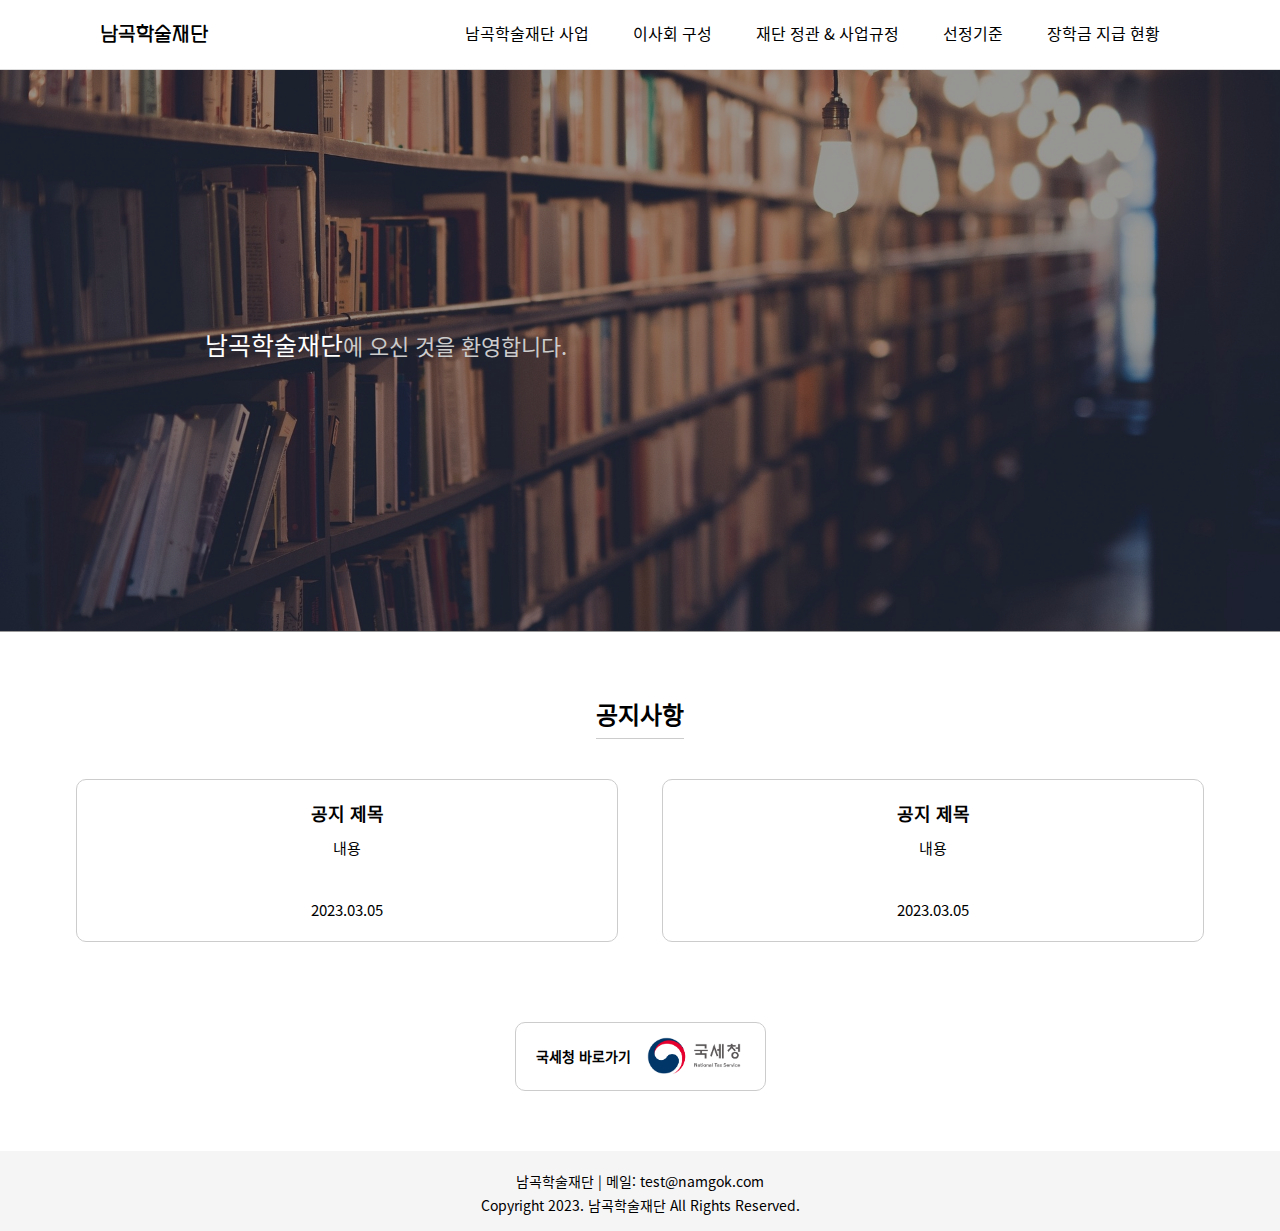
==== index.html @ 5d17b6e9 "Feat: 업로드 전 푸시" ====
<!DOCTYPE html>
<html lang="ko">
<head>
    <meta charset="UTF-8">
    <meta http-equiv="X-UA-Compatible" content="IE=edge">
    <meta name="viewport" content="width=device-width, initial-scale=1.0">
    <!-- webMaster -->
    <meta name="robots" content="all" />
    <meta name="title" content="남곡학술재단" />
    <meta name="subject" content="남곡학술재단" />
    <meta name="keywords" content="남곡학술재단, 남곡, 학술, 재단" />
    <meta name="description" content="남곡학술재단" />
    <title>남곡학술재단 홈페이지</title>
    <link rel="stylesheet" href="./css/style.css">
    <link rel="stylesheet" href="./css/font.css">
</head>
<body>
    <div id="wrapMain">
        <header id="header">
            <a class="logo" href="./index.html">남곡학술재단</a>
            <ul class="menu">
                <li><a href="./subPage/business.html">남곡학술재단 사업</a></li>
                <li><a href="./subPage/director.html">이사회 구성</a></li>
                <li><a href="./subPage/now.html">재단 정관 & 사업규정</a></li>
                <li><a href="./subPage/standard.html">선정기준</a></li>
                <li><a href="./subPage/current.html">장학금 지급 현황</a></li>
            </ul>
        </header>

        <div id="container">
            <section class="mainImg">
                <p class="mainText">
                    <span>남곡학술재단</span>에 오신 것을 환영합니다.
                </p>
                <img src="./img/mainBanner.jpg" alt="" class="mainBanner">
            </section>
            <section class="notice">
                <h4>공지사항</h4>
                <div class="noticeArea">
                    <div class="noticeBox">
                        <h5>공지 제목</h5>
                        <p>내용</p>
                        <span>2023.03.05</span>
                    </div>
                    <div class="noticeBox">
                        <h5>공지 제목</h5>
                        <p>내용</p>
                        <span>2023.03.05</span>
                    </div>
                </div>
            </section>
            <section class="short_cut">
                <a href="https://www.hometax.go.kr" target="_blank">
                    <strong>국세청 바로가기</strong>
                    <img src="./img/national_tax_service.jpg" alt="국세청" class="mainBanner">
                </a>
            </section>
        </div>

        <footer id="footer">
            <address class="address">
                <span>남곡학술재단 |</span>
                메일: <a href="mailto:test@namgok.com">test@namgok.com</a>
            </address>
            <p class="copy">Copyright 2023. 남곡학술재단 All Rights Reserved.</p>
        </footer>
    </div>
</body>
</html>
---- css/style.css ----
/* 초기화 */
*{margin:0; padding:0; list-style:none;}

/* 전체 */
body{font-family:'noto-sans-Regular';}

/* wrap */
#wrapMain{width:100%; min-width:1000px; padding:0; margin:0 auto; box-sizing:border-box;}
#wrapSub{width:100%; min-width:1000px; padding:0; margin:0 auto; box-sizing:border-box;}

/* header */
#header{position:relative; width:100%; min-width:1200px; height:70px; margin:0 auto; padding:0 100px; border-bottom:1px solid #ddd; box-sizing:border-box;}

/* #header .logo{font-family:'SCDream4';} */
#header .logo{position:absolute; top:24px; font-family:'NIXGONFONTS_M'; font-size:20px !important;}
#header .logo{font-size:18px; font-weight:600; color:#000; text-decoration:none;}

#header .menu{position:absolute; top:21px; right:100px;}
#header .menu > li{display:inline-block; margin:0 20px;}
#header .menu > li:hover{font-weight:900;}
#header .menu > li > a{color:#000; text-decoration:none; word-break:break-all;}

/* container */
#wrapMain #container, #wrapSub #container{width:100%; box-sizing:border-box;}

/* container - main */
#wrapMain #container{text-align:center;}
#wrapMain #container .mainImg{position:relative; width:100%;}
#wrapMain #container .mainImg .mainText{position:absolute; width:100%; height:99.3%; padding:20% 0 0 16%; background-color:rgba(0, 0, 0, .4); font-size:22px; font-weight:200; color:#ccc; text-align:left; box-sizing:border-box;}
#wrapMain #container .mainImg .mainText > span{font-size:25px; font-weight:500; color:#fff;}
#wrapMain #container .mainImg .mainBanner{width:100%;}

#wrapMain #container .short_cut{display:inline-block; margin-top:60px;}
#wrapMain #container .short_cut > a{display:inline-block; padding:10px 20px; border:1px solid #ccc; border-radius:10px; text-decoration:none; color:#000;}
#wrapMain #container .short_cut > a > strong{margin-right:10px; vertical-align:middle; font-size:14px;}
#wrapMain #container .short_cut > a > img{width:100px; vertical-align:middle;}

#wrapMain #container .notice{margin-top:60px;}
#wrapMain #container .notice h4{display:inline-block; padding-bottom:6px; font-size:24px; border-bottom:1px solid #ccc;}
#wrapMain #container .notice .noticeArea{margin-top:20px;}
#wrapMain #container .notice .noticeBox{display:inline-block; width:500px; min-width:500px; margin:20px; padding:20px; border: 1px solid #ccc; border-radius:10px;}
#wrapMain #container .notice .noticeBox > h5{font-size:18px;}
#wrapMain #container .notice .noticeBox > p{margin-top:10px; font-size:15px;}
#wrapMain #container .notice .noticeBox > span{display:block; margin-top:40px; font-size:15px;}

/* container - sub */
#wrapSub #container{padding:60px 100px;}
.topPattern {width:100%; height:20px; margin-bottom:40px; background:linear-gradient(135deg, #fff 25%, #d0b084 0, #d0b084 50%, #fff 0, #fff 75%, #d0b084 0); -webkit-background-size:30px 30px; background-size:30px 30px;}
#wrapSub #container .title{display:block; border-top:2px solid #ccc; border-bottom:1px solid #ccc; margin-top:40px; padding:10px 20px; font-size:20px; vertical-align:middle;}
#wrapSub #container .title:nth-of-type(1){margin-top:0;}
#wrapSub #container .title .titleIcon{display:inline-block; margin-right:10px; padding:10px; border-radius:50%; background-color:#d0b084; vertical-align:middle; transform:translate(0, -10%);}
#wrapSub #container .text{display:block; margin-top:30px; line-height:32px;}
#wrapSub #container .text .subTitle{font-weight:900;}
#wrapSub #container .text .indent{text-indent:40px;}
#wrapSub #container .text a{color:#000;}

table, th, td{border:1px solid #000; border-collapse : collapse;}
table{width:50%; text-align:center;}
table:nth-of-type(even){margin-top:40px;}
table caption{text-align:left;}
.fR{float:right;}

/* footer */
#footer{width:100%; height:40px; margin-top:60px; padding:20px 0; background-color:#f5f5f5; font-size:14px; text-align:center;}
#footer .address{font-style:normal;}
#footer .address > a{color:#000; text-decoration:none;}
#footer .copy{margin-top:4px;}
---- css/font.css ----
@charset "utf-8";

/* 본고딕 */
@font-face{
    font-family:'noto-sans-Black';
    src: url("../font/NotoSansKR-Black.otf");
}
@font-face{
    font-family:'noto-sans-Bold';
    src: url("../font/NotoSansKR-Bold.otf");
}
@font-face{
    font-family:'noto-sans-Light';
    src: url("../font/NotoSansKR-Light.otf");
}
@font-face{
    font-family:'noto-sans-Medium';
    src: url("../font/NotoSansKR-Medium.otf");
}
@font-face{
    font-family:'noto-sans-Regular';
    src: url("../font/NotoSansKR-Regular.otf");
}
@font-face{
    font-family:'noto-sans-Thin';
    src: url("../font/NotoSansKR-Thin.otf");
}

/* 에스코어 드림 */
@font-face{
    font-family:'SCDream1';
    src: url("../font/SCDream1.otf");
}
@font-face{
    font-family:'SCDream2';
    src: url("../font/SCDream2.otf");
}
@font-face{
    font-family:'SCDream3';
    src: url("../font/SCDream3.otf");
}
@font-face{
    font-family:'SCDream4';
    src: url("../font/SCDream4.otf");
}
@font-face{
    font-family:'SCDream5';
    src: url("../font/SCDream5.otf");
}
@font-face{
    font-family:'SCDream6';
    src: url("../font/SCDream6.otf");
}
@font-face{
    font-family:'SCDream7';
    src: url("../font/SCDream7.otf");
}
@font-face{
    font-family:'SCDream8';
    src: url("../font/SCDream8.otf");
}
@font-face{
    font-family:'SCDream9';
    src: url("../font/SCDream9.otf");
}

/* 닉스곤 */
@font-face{
    font-family:'NIXGONFONTS_L';
    src: url("../font/NIXGONFONTS_L_2.0.otf");
}
@font-face{
    font-family:'NIXGONFONTS_M';
    src: url("../font/NIXGONFONTS_M_2.0.otf");
}
@font-face{
    font-family:'NIXGONFONTS_B';
    src: url("../font/NIXGONFONTS_B_2.0.otf");
}
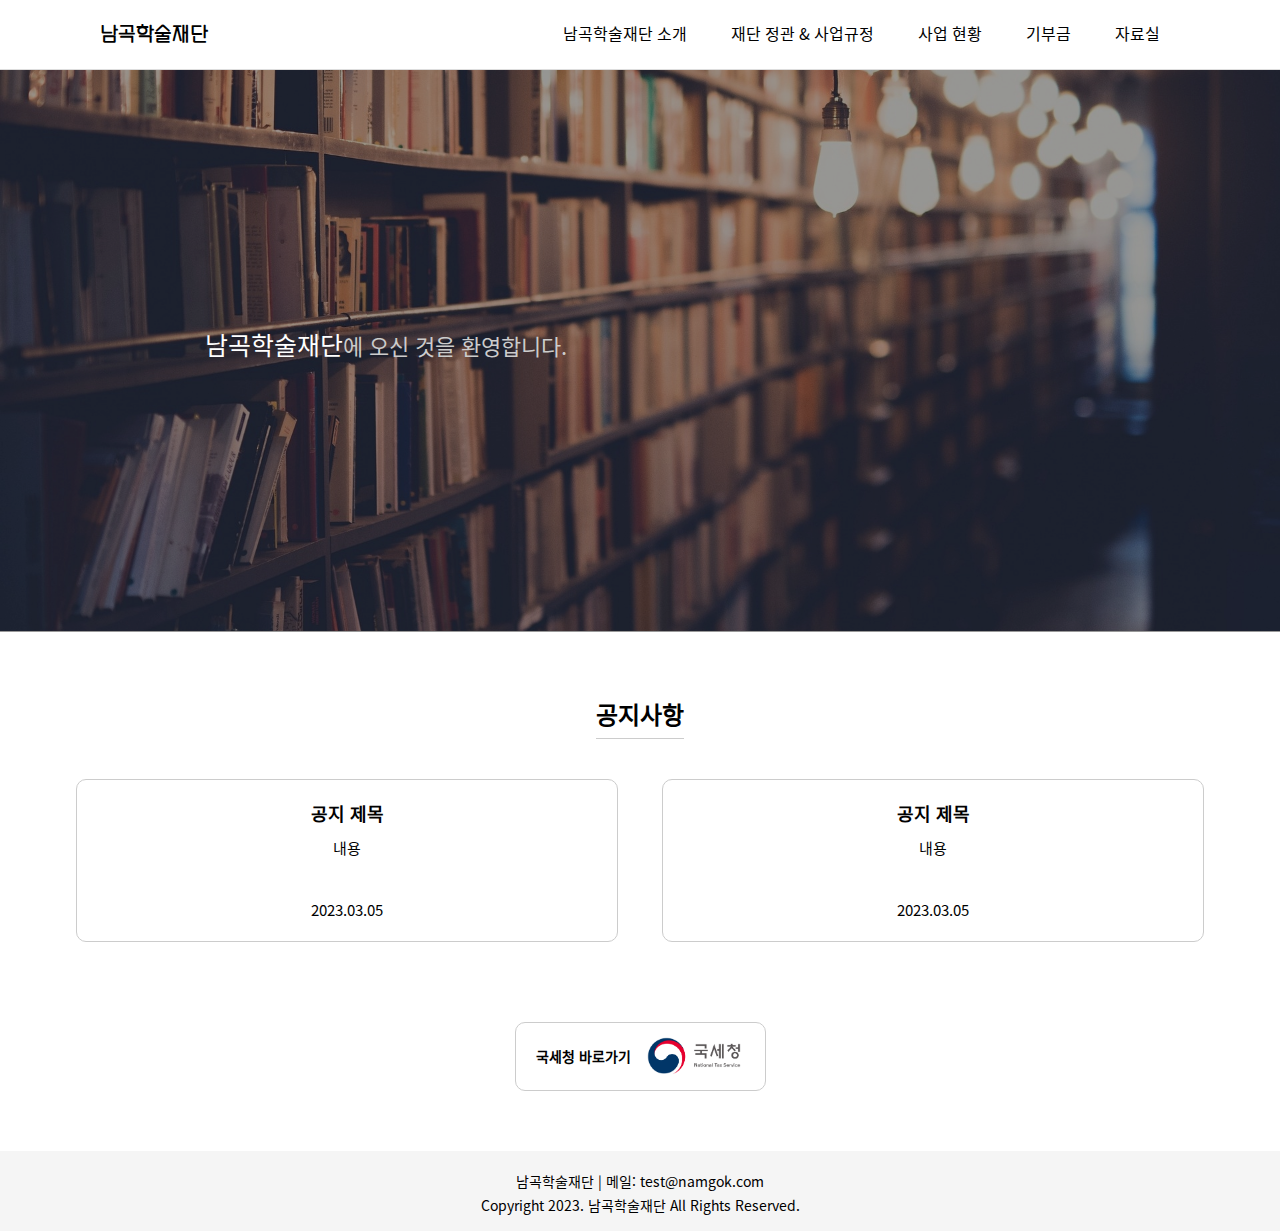
==== commit 26c34dfa: "Refactor: 메뉴 및 페이지 수정 반영" ====
--- a/index.html
+++ b/index.html
@@ -19,11 +19,11 @@
         <header id="header">
             <a class="logo" href="./index.html">남곡학술재단</a>
             <ul class="menu">
-                <li><a href="./subPage/business.html">남곡학술재단 사업</a></li>
-                <li><a href="./subPage/director.html">이사회 구성</a></li>
+                <li><a href="./subPage/business.html">남곡학술재단 소개</a></li>
                 <li><a href="./subPage/now.html">재단 정관 & 사업규정</a></li>
-                <li><a href="./subPage/standard.html">선정기준</a></li>
-                <li><a href="./subPage/current.html">장학금 지급 현황</a></li>
+                <li><a href="./subPage/current.html">사업 현황</a></li>
+                <li><a href="./subPage/donation.html">기부금</a></li>
+                <li><a href="./subPage/reference.html">자료실</a></li>
             </ul>
         </header>
 
--- a/css/style.css
+++ b/css/style.css
@@ -58,6 +58,7 @@
 table{width:50%; text-align:center;}
 table:nth-of-type(even){margin-top:40px;}
 table caption{text-align:left;}
+table th{background-color: #f5f5f5;}
 .fR{float:right;}
 
 /* footer */
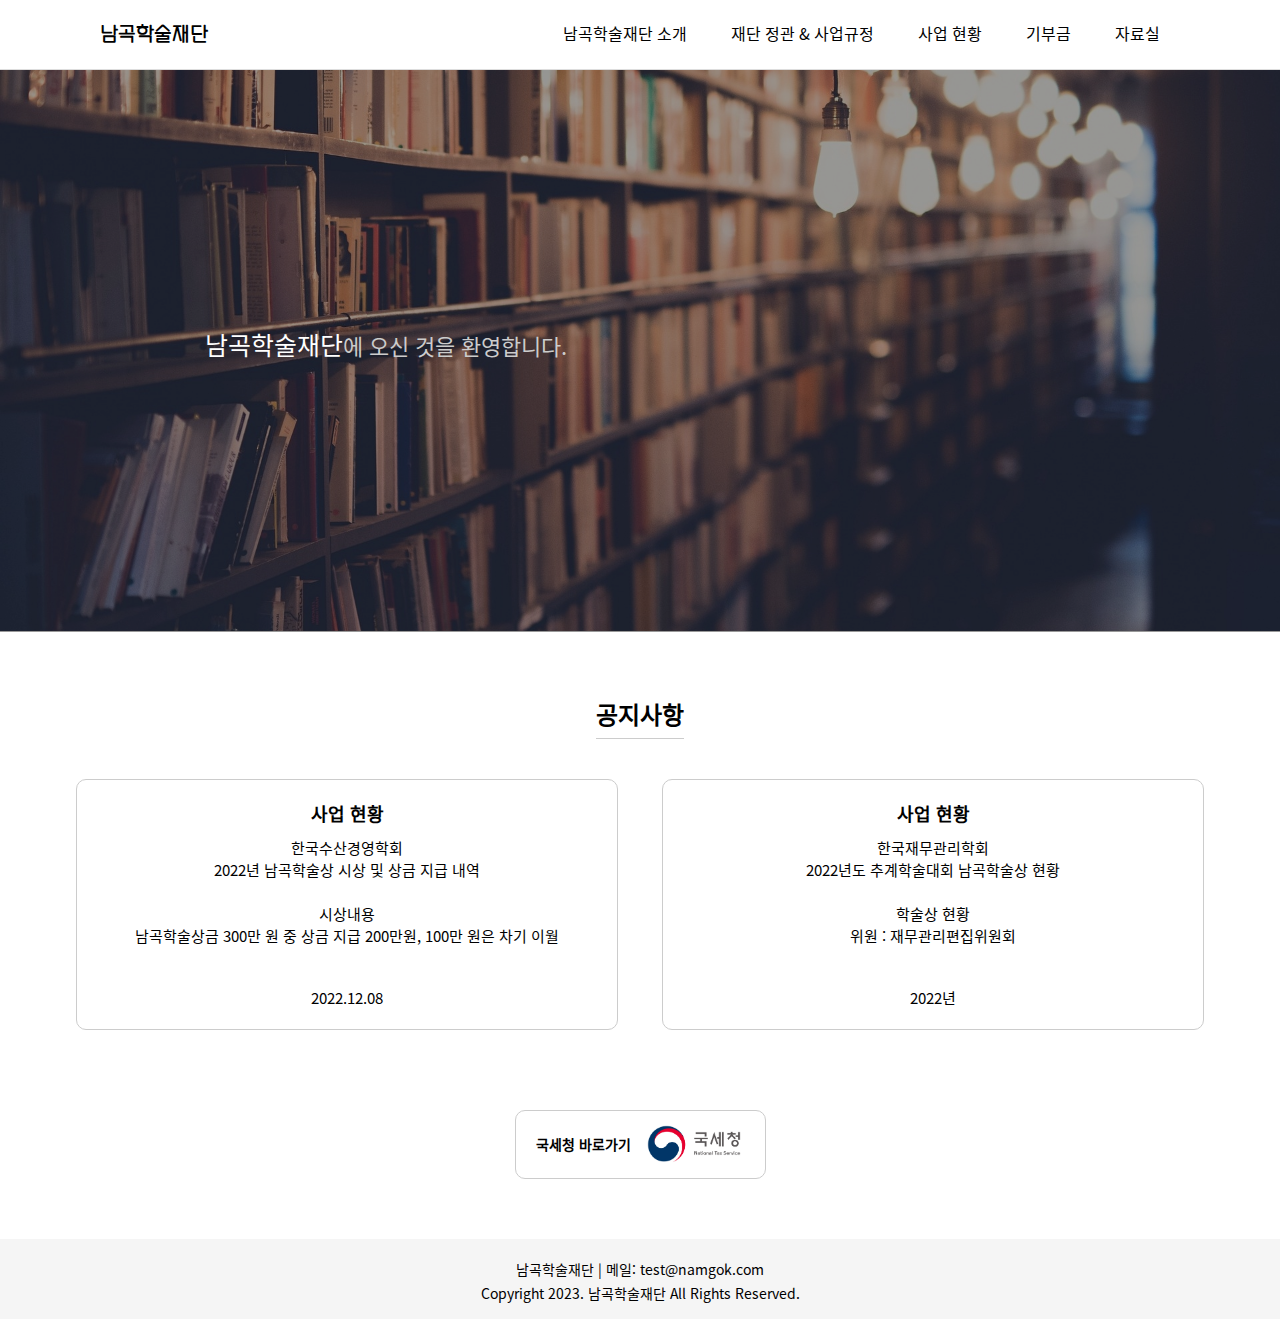
==== commit 8aabb48a: "Refactor: subPage 디렉토리 변경, 메인 공지사항 내용 추가" ====
--- a/index.html
+++ b/index.html
@@ -19,11 +19,11 @@
         <header id="header">
             <a class="logo" href="./index.html">남곡학술재단</a>
             <ul class="menu">
-                <li><a href="./subPage/business.html">남곡학술재단 소개</a></li>
-                <li><a href="./subPage/now.html">재단 정관 & 사업규정</a></li>
-                <li><a href="./subPage/current.html">사업 현황</a></li>
-                <li><a href="./subPage/donation.html">기부금</a></li>
-                <li><a href="./subPage/reference.html">자료실</a></li>
+                <li><a href="./business.html">남곡학술재단 소개</a></li>
+                <li><a href="./now.html">재단 정관 & 사업규정</a></li>
+                <li><a href="./current.html">사업 현황</a></li>
+                <li><a href="./donation.html">기부금</a></li>
+                <li><a href="./reference.html">자료실</a></li>
             </ul>
         </header>
 
@@ -38,14 +38,24 @@
                 <h4>공지사항</h4>
                 <div class="noticeArea">
                     <div class="noticeBox">
-                        <h5>공지 제목</h5>
-                        <p>내용</p>
-                        <span>2023.03.05</span>
+                        <h5>사업 현황</h5>
+                        <p>
+                            한국수산경영학회<br />
+                            2022년 남곡학술상 시상 및 상금 지급 내역<br /><br />
+                            시상내용<br />
+                            남곡학술상금 300만 원 중 상금 지급 200만원, 100만 원은 차기 이월
+                        </p>
+                        <span>2022.12.08</span>
                     </div>
                     <div class="noticeBox">
-                        <h5>공지 제목</h5>
-                        <p>내용</p>
-                        <span>2023.03.05</span>
+                        <h5>사업 현황</h5>
+                        <p>
+                            한국재무관리학회<br />
+                            2022년도 추계학술대회 남곡학술상 현황<br /><br />
+                            학술상 현황</br />
+                            위원 : 재무관리편집위원회
+                        </p>
+                        <span>2022년</span>
                     </div>
                 </div>
             </section>
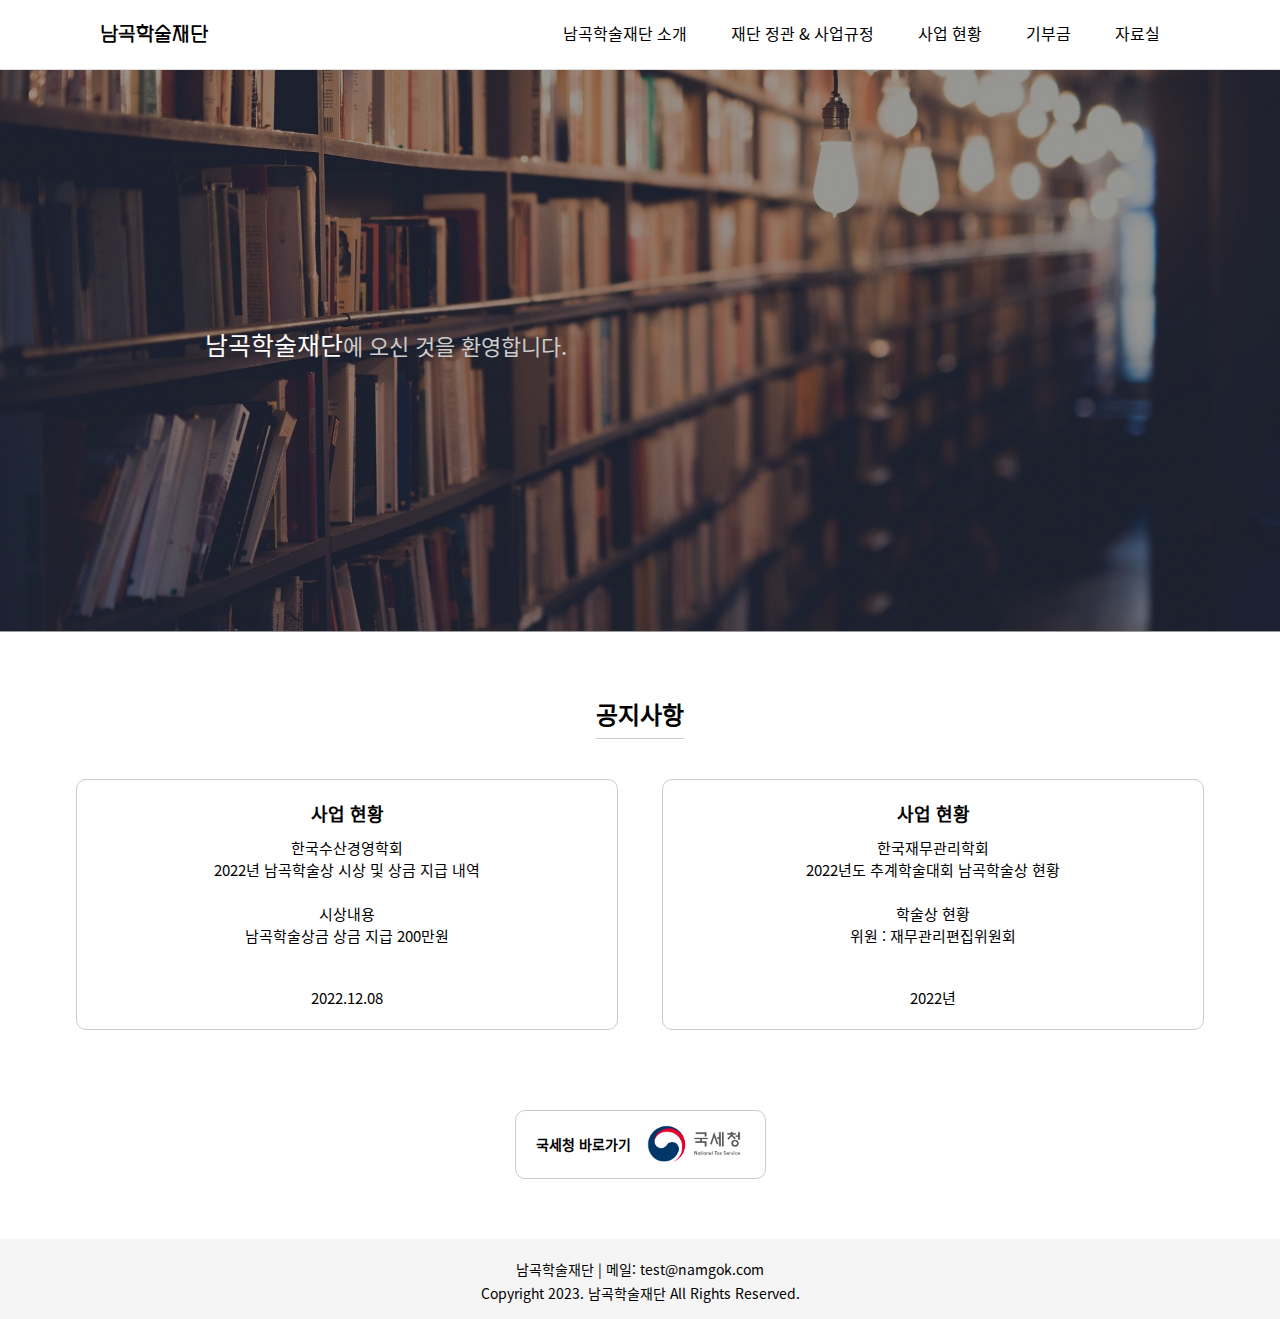
==== commit cba9a1ed: "Refactor: 텍스트 수정" ====
--- a/index.html
+++ b/index.html
@@ -43,7 +43,7 @@
                             한국수산경영학회<br />
                             2022년 남곡학술상 시상 및 상금 지급 내역<br /><br />
                             시상내용<br />
-                            남곡학술상금 300만 원 중 상금 지급 200만원, 100만 원은 차기 이월
+                            남곡학술상금 상금 지급 200만원
                         </p>
                         <span>2022.12.08</span>
                     </div>
